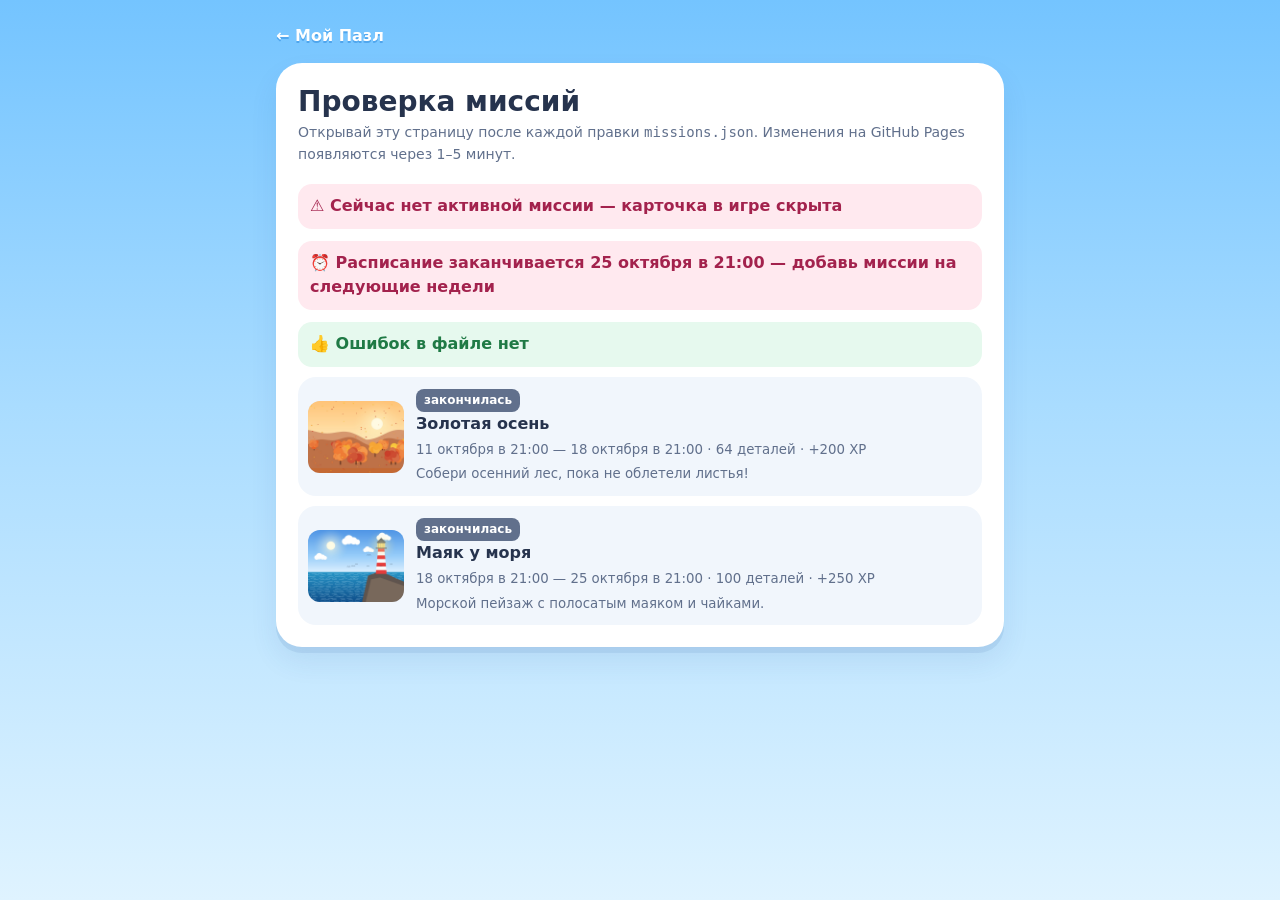
==== check.html @ fdeec05d "Контент игры «Мой Пазл»: миссии недели, пакеты уровней, политика конфиденциальности Co-Authored-By: " ====
<!doctype html>
<html lang="ru">
<head>
<meta charset="utf-8">
<meta name="viewport" content="width=device-width, initial-scale=1">
<title>Проверка миссий — Мой Пазл</title>
<link rel="stylesheet" href="site.css">
</head>
<body>
<main class="page">
  <a class="back" href="./">← Мой Пазл</a>
  <section class="card">
    <h1>Проверка миссий</h1>
    <p class="meta">Открывай эту страницу после каждой правки <code>missions.json</code>. Изменения на GitHub Pages появляются через 1–5 минут.</p>
    <div id="out">Загружаю…</div>
  </section>
</main>
<script>
// Те же правила, что в игре (js/missions.js): кривые записи игра просто пропускает
const out = document.getElementById('out');
const fmt = (t) => new Date(t).toLocaleString('ru-RU', { day: 'numeric', month: 'long', hour: '2-digit', minute: '2-digit' });
const days = (ms) => Math.round(ms / 86400000);
const esc = (s) => String(s).replace(/[&<>"]/g, (c) => ({ '&': '&amp;', '<': '&lt;', '>': '&gt;', '"': '&quot;' }[c]));

(async () => {
  let raw;
  try {
    const res = await fetch('missions.json?t=' + Date.now(), { cache: 'no-store' });
    if (!res.ok) throw new Error('файл не найден (HTTP ' + res.status + ')');
    const text = await res.text();
    try { raw = JSON.parse(text); } catch (e) { throw new Error('ошибка в записи JSON: ' + e.message + '. Чаще всего это лишняя или пропущенная запятая либо кавычка.'); }
  } catch (e) {
    out.innerHTML = `<div class="warn">❌ ${esc(e.message)}<br>Игроки пока видят прошлое расписание — исправь файл.</div>`;
    return;
  }

  const warns = [], now = Date.now(), ids = new Set(), list = [];
  if (!Array.isArray(raw.missions)) { out.innerHTML = '<div class="warn">❌ В файле нет списка "missions": [ … ]</div>'; return; }
  raw.missions.forEach((m, i) => {
    const where = `Миссия №${i + 1}${m && m.id ? ` (${esc(m.id)})` : ''}`;
    if (!m || typeof m.id !== 'string') { warns.push(`${where}: нет "id" — игра её пропустит`); return; }
    if (ids.has(m.id)) warns.push(`${where}: такой "id" уже есть — сделай его уникальным`);
    ids.add(m.id);
    const start = Date.parse(m.start), end = Date.parse(m.end);
    if (!(start < end)) { warns.push(`${where}: проверь даты "start" и "end" — игра её пропустит`); return; }
    if (typeof m.image !== 'string') { warns.push(`${where}: нет "image" — игра её пропустит`); return; }
    const pieces = Math.round(+m.pieces);
    if (!(pieces >= 4 && pieces <= 300)) warns.push(`${where}: "pieces" должно быть от 4 до 300`);
    if (!m.title) warns.push(`${where}: нет названия "title"`);
    list.push({ ...m, start, end, src: new URL(m.image, location.href).href });
  });
  list.sort((a, b) => a.start - b.start);
  for (let i = 1; i < list.length; i++) {
    const gap = list[i].start - list[i - 1].end;
    if (gap > 60000) warns.push(`Между «${esc(list[i - 1].title)}» и «${esc(list[i].title)}» перерыв ${days(gap) || 'меньше 1'} дн. — в это время миссии не будет`);
    if (gap < -60000) warns.push(`«${esc(list[i - 1].title)}» и «${esc(list[i].title)}» пересекаются по датам — покажется только первая`);
  }
  const last = list[list.length - 1];
  const current = list.find((m) => m.start <= now && now < m.end);
  let head = '';
  if (current) head += `<div class="ok">✅ Сейчас идёт: «${esc(current.title)}» до ${fmt(current.end)}</div>`;
  else head += '<div class="warn">⚠️ Сейчас нет активной миссии — карточка в игре скрыта</div>';
  if (last && last.end - now < 7 * 86400000) head += `<div class="warn">⏰ Расписание заканчивается ${fmt(last.end)} — добавь миссии на следующие недели</div>`;
  else if (last) head += `<div class="ok">📅 Миссии расписаны до ${fmt(last.end)}</div>`;
  head += warns.map((w) => `<div class="warn">⚠️ ${w}</div>`).join('');
  if (!warns.length) head += '<div class="ok">👍 Ошибок в файле нет</div>';

  out.innerHTML = head + list.map((m) => {
    const st = now >= m.end ? ['', 'закончилась'] : now >= m.start ? ['now', 'идёт сейчас'] : ['soon', 'скоро'];
    return `<div class="m" data-src="${esc(m.src)}">
      <img src="${esc(m.src)}" alt="">
      <div><span class="tag ${st[0]}">${st[1]}</span> <b>${esc(m.title || '')}</b>
        <small>${fmt(m.start)} — ${fmt(m.end)} · ${Math.round(+m.pieces) || 48} деталей · +${Math.round(+m.rewardXp) || 0} XP</small><br>
        <small>${esc(m.description || '')}</small></div></div>`;
  }).join('');
  out.querySelectorAll('.m img').forEach((img) => {
    img.onerror = () => {
      img.closest('.m').insertAdjacentHTML('beforeend', '<span class="tag err">картинка не найдена</span>');
    };
  });
})();
</script>
</body>
</html>
---- site.css ----
/* Общие стили страниц на GitHub Pages: в цветах игры */
:root {
  --ink: #26334d; --ink-2: #61708c; --blue: #38a3ff; --blue-d: #1d7fd8;
  --green: #33c766; --orange: #ff9f1c; --pink: #ff5c8d; --soft: #f1f6fc;
}
* { box-sizing: border-box; }
body {
  margin: 0; min-height: 100vh; color: var(--ink);
  font: 16px/1.55 system-ui, -apple-system, 'Segoe UI', Roboto, sans-serif;
  background: linear-gradient(180deg, #74c4ff 0%, #a9dcff 45%, #dff3ff 100%) fixed;
}
.page { max-width: 760px; margin: 0 auto; padding: 24px 16px 48px; }
.card { background: #fff; border-radius: 26px; padding: 22px; box-shadow: 0 6px 0 rgba(37, 80, 140, .09), 0 14px 28px rgba(37, 80, 140, .09); }
.back { display: inline-block; margin-bottom: 14px; color: #fff; font-weight: 800; text-decoration: none; text-shadow: 0 2px 0 rgba(29, 127, 216, .45); }
h1 { margin: 0 0 4px; font-size: 28px; line-height: 1.2; }
h2 { margin: 26px 0 8px; font-size: 19px; }
.meta { margin: 0 0 18px; color: var(--ink-2); font-size: 14px; }
.doc ul { padding-left: 20px; }
.doc li { margin-bottom: 8px; }
a { color: var(--blue-d); }
.fill { background: #fff3c4; padding: 0 6px; border-radius: 6px; font-weight: 700; }

/* главная */
.hero { text-align: center; }
.hero img { width: 112px; height: 112px; border-radius: 28px; box-shadow: 0 8px 20px rgba(0, 0, 0, .15); }
.hero h1 { font-size: 34px; margin-top: 14px; }
.hero p { color: var(--ink-2); margin: 6px 0 20px; }
.btn {
  display: inline-block; padding: 14px 22px; border-radius: 18px; color: #fff; font-weight: 800; text-decoration: none;
  background: linear-gradient(#55e086, var(--green)); box-shadow: 0 5px 0 #1f9f50;
}
.links { display: flex; gap: 14px; justify-content: center; flex-wrap: wrap; margin-top: 18px; font-weight: 700; }

.req a { color: #fff; }
.req { margin-top: 16px; text-align: center; font-size: 13px; color: #fff; text-shadow: 0 1px 2px rgba(29, 127, 216, .6); }

/* проверка миссий */
.m { display: flex; gap: 12px; align-items: center; padding: 10px; border-radius: 18px; background: var(--soft); margin-top: 10px; }
.m img { width: 96px; height: 72px; object-fit: cover; border-radius: 12px; flex: none; background: #dde6f2; }
.m b { display: block; }
.m small { color: var(--ink-2); }
.tag { display: inline-block; padding: 2px 8px; border-radius: 8px; font-size: 12px; font-weight: 800; color: #fff; background: var(--ink-2); }
.tag.now { background: var(--green); } .tag.soon { background: var(--blue); } .tag.err { background: var(--pink); }
.warn { margin-top: 12px; padding: 10px 12px; border-radius: 14px; background: #ffe9ef; color: #a3224d; font-weight: 700; }
.ok { margin-top: 12px; padding: 10px 12px; border-radius: 14px; background: #e6f9ee; color: #1f7a45; font-weight: 700; }
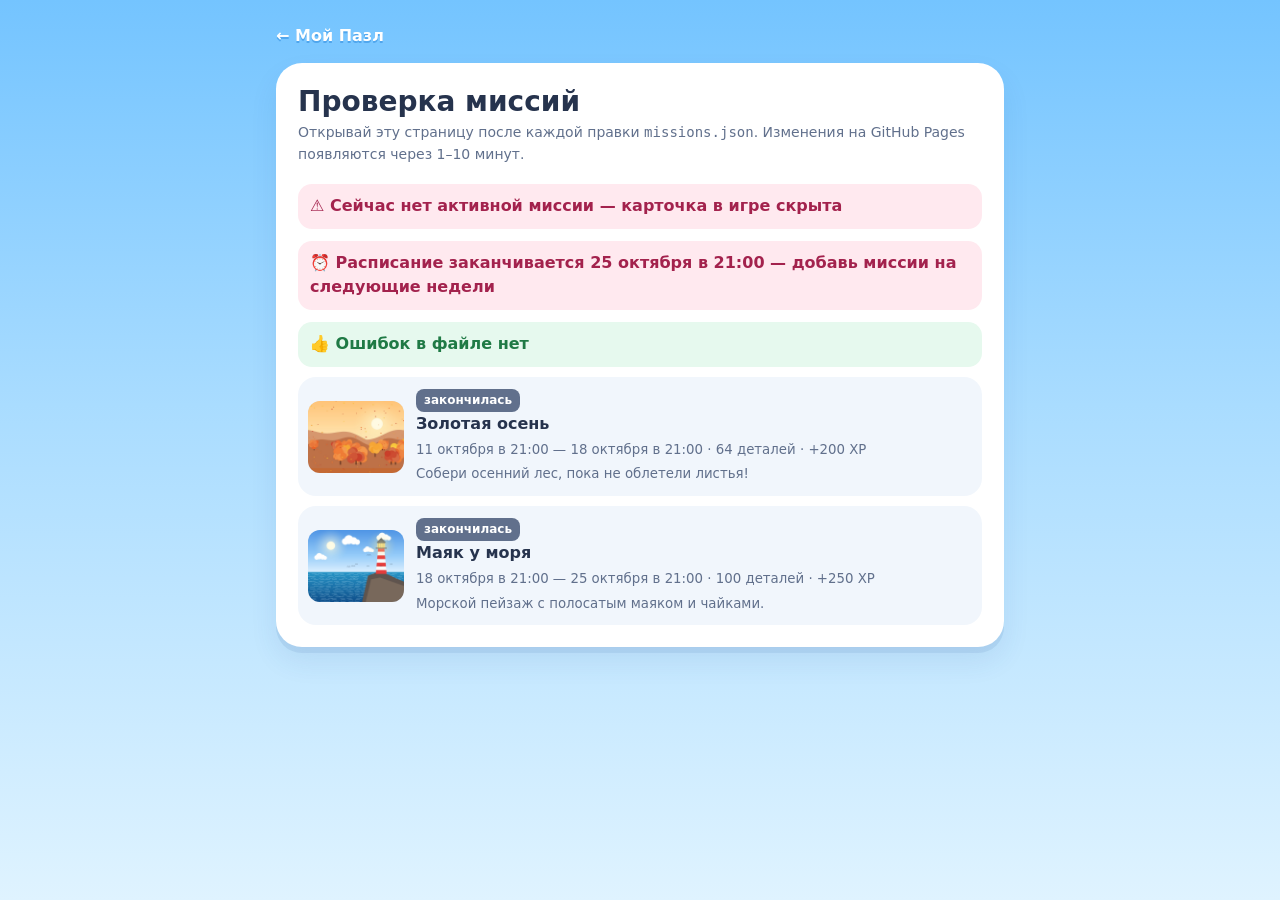
==== commit e7880aea: "Уточнить время обновления сайта: до 10 минут Co-Authored-By: Claude Opus 5.5 <noreply@anthropic.com>" ====
--- a/check.html
+++ b/check.html
@@ -11,7 +11,7 @@
   <a class="back" href="./">← Мой Пазл</a>
   <section class="card">
     <h1>Проверка миссий</h1>
-    <p class="meta">Открывай эту страницу после каждой правки <code>missions.json</code>. Изменения на GitHub Pages появляются через 1–5 минут.</p>
+    <p class="meta">Открывай эту страницу после каждой правки <code>missions.json</code>. Изменения на GitHub Pages появляются через 1–10 минут.</p>
     <div id="out">Загружаю…</div>
   </section>
 </main>
